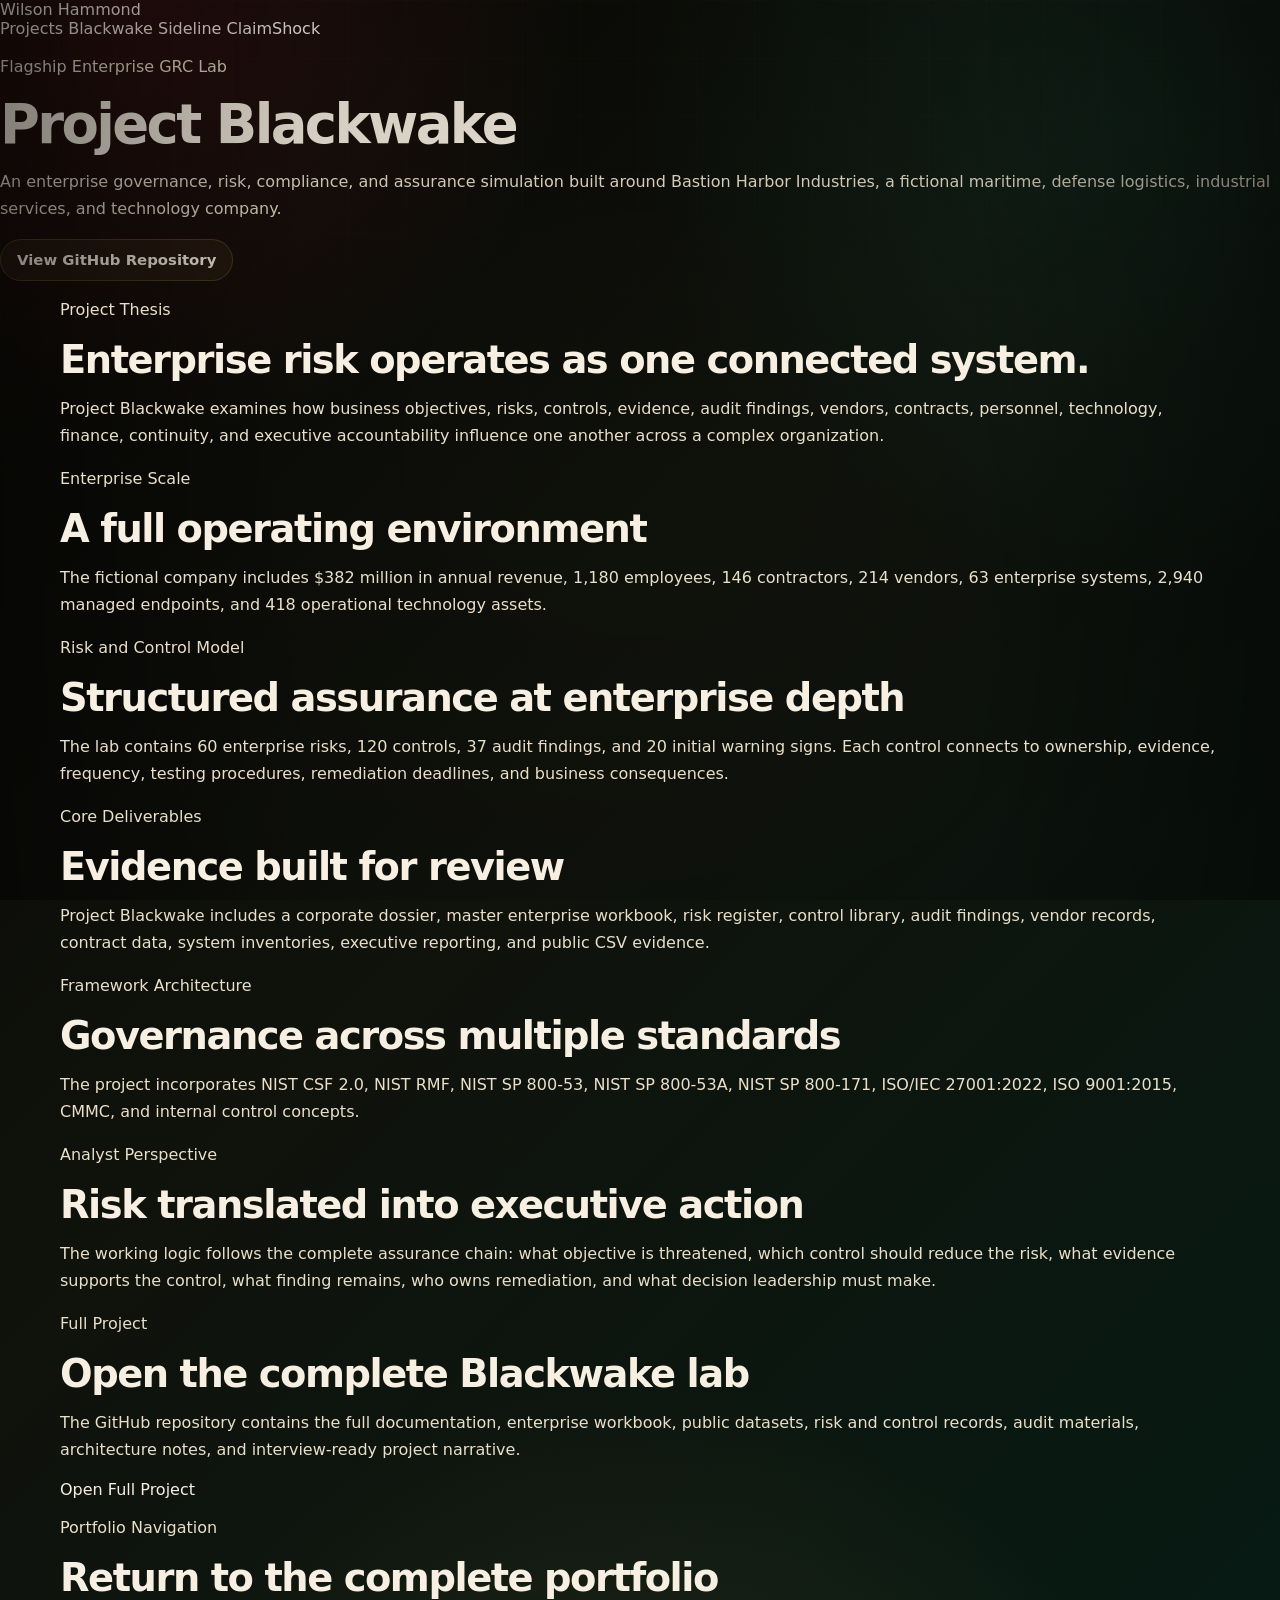
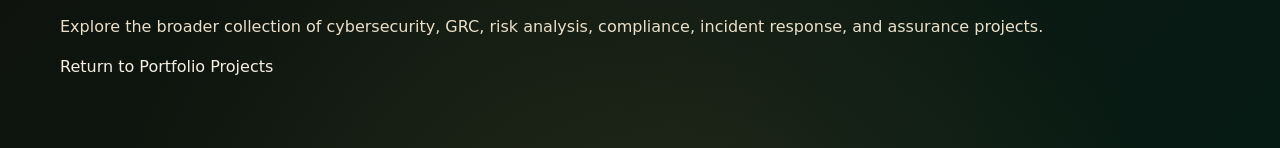
==== project_blackwake.html @ e5ee86ed "Add dedicated Project Blackwake page" ====
<!doctype html>
<html lang="en">
<head>
  <meta charset="utf-8">
  <meta name="viewport" content="width=device-width, initial-scale=1">
  <title>Project Blackwake | Wilson Hammond</title>
  <link rel="stylesheet" href="styles.css">
</head>

<body>
  <header class="hero">
    <nav>
      <a href="index.html" class="logo">Wilson Hammond</a>
      <div>
        <a href="index.html#projects">Projects</a>
        <a href="project_blackwake.html">Blackwake</a>
        <a href="project_sideline.html">Sideline</a>
        <a href="project_claimshock.html">ClaimShock</a>
      </div>
    </nav>

    <section class="heroText">
      <p class="eyebrow">Flagship Enterprise GRC Lab</p>
      <h1>Project Blackwake</h1>
      <p>
        An enterprise governance, risk, compliance, and assurance simulation built around Bastion Harbor Industries, a fictional maritime, defense logistics, industrial services, and technology company.
      </p>
      <a class="button" href="https://github.com/WilsonHammond/project_blackwake_grc_lab" target="_blank">
        View GitHub Repository
      </a>
    </section>
  </header>

  <main>
    <section class="grid">
      <article class="card">
        <p class="eyebrow">Project Thesis</p>
        <h2>Enterprise risk operates as one connected system.</h2>
        <p>
          Project Blackwake examines how business objectives, risks, controls, evidence, audit findings, vendors, contracts, personnel, technology, finance, continuity, and executive accountability influence one another across a complex organization.
        </p>
      </article>

      <article class="card">
        <p class="eyebrow">Enterprise Scale</p>
        <h2>A full operating environment</h2>
        <p>
          The fictional company includes $382 million in annual revenue, 1,180 employees, 146 contractors, 214 vendors, 63 enterprise systems, 2,940 managed endpoints, and 418 operational technology assets.
        </p>
      </article>

      <article class="card">
        <p class="eyebrow">Risk and Control Model</p>
        <h2>Structured assurance at enterprise depth</h2>
        <p>
          The lab contains 60 enterprise risks, 120 controls, 37 audit findings, and 20 initial warning signs. Each control connects to ownership, evidence, frequency, testing procedures, remediation deadlines, and business consequences.
        </p>
      </article>

      <article class="card">
        <p class="eyebrow">Core Deliverables</p>
        <h2>Evidence built for review</h2>
        <p>
          Project Blackwake includes a corporate dossier, master enterprise workbook, risk register, control library, audit findings, vendor records, contract data, system inventories, executive reporting, and public CSV evidence.
        </p>
      </article>

      <article class="card">
        <p class="eyebrow">Framework Architecture</p>
        <h2>Governance across multiple standards</h2>
        <p>
          The project incorporates NIST CSF 2.0, NIST RMF, NIST SP 800-53, NIST SP 800-53A, NIST SP 800-171, ISO/IEC 27001:2022, ISO 9001:2015, CMMC, and internal control concepts.
        </p>
      </article>

      <article class="card">
        <p class="eyebrow">Analyst Perspective</p>
        <h2>Risk translated into executive action</h2>
        <p>
          The working logic follows the complete assurance chain: what objective is threatened, which control should reduce the risk, what evidence supports the control, what finding remains, who owns remediation, and what decision leadership must make.
        </p>
      </article>

      <article class="card">
        <p class="eyebrow">Full Project</p>
        <h2>Open the complete Blackwake lab</h2>
        <p>
          The GitHub repository contains the full documentation, enterprise workbook, public datasets, risk and control records, audit materials, architecture notes, and interview-ready project narrative.
        </p>
        <a href="https://github.com/WilsonHammond/project_blackwake_grc_lab" target="_blank">
          Open Full Project
        </a>
      </article>

      <article class="card">
        <p class="eyebrow">Portfolio Navigation</p>
        <h2>Return to the complete portfolio</h2>
        <p>
          Explore the broader collection of cybersecurity, GRC, risk analysis, compliance, incident response, and assurance projects.
        </p>
        <a href="index.html#projects">Return to Portfolio Projects</a>
      </article>
    </section>
  </main>
</body>
</html>
---- styles.css ----
* {
  box-sizing: border-box;
}

:root {
  --bg: #080805;
  --bg-soft: #11130d;
  --ink: #f7efe1;
  --text: #eadfc9;
  --muted: #b7a88c;
  --line: rgba(184, 140, 67, 0.28);
  --panel: rgba(18, 49, 36, 0.56);
  --panel-strong: rgba(88, 28, 27, 0.42);
  --forest: #133d2d;
  --forest-dark: #061f17;
  --scarlet: #7e1f20;
  --scarlet-dark: #3f1013;
  --brass: #b28a43;
  --brass-soft: #d1b06a;
  --gold-dim: #8d6f35;
  --shadow: 0 24px 80px rgba(0, 0, 0, 0.36);
}

html {
  scroll-behavior: smooth;
}

body {
  margin: 0;
  font-family: Inter, ui-sans-serif, system-ui, Segoe UI, Arial, sans-serif;
  color: var(--ink);
  background:
    radial-gradient(circle at 10% 0%, rgba(126, 31, 32, 0.28), transparent 28rem),
    radial-gradient(circle at 88% 7%, rgba(19, 61, 45, 0.42), transparent 30rem),
    radial-gradient(circle at 50% 110%, rgba(178, 138, 67, 0.16), transparent 34rem),
    linear-gradient(135deg, #080805 0%, #10120c 46%, #061b14 100%);
}

body::before {
  content: "";
  position: fixed;
  inset: 0;
  pointer-events: none;
  background-image:
    linear-gradient(rgba(209, 176, 106, 0.035) 1px, transparent 1px),
    linear-gradient(90deg, rgba(209, 176, 106, 0.035) 1px, transparent 1px);
  background-size: 58px 58px;
  mask-image: linear-gradient(to bottom, rgba(0, 0, 0, 0.58), transparent 82%);
}

body::after {
  content: "";
  position: fixed;
  inset: 0;
  pointer-events: none;
  background:
    linear-gradient(90deg, rgba(0, 0, 0, 0.32), transparent 24%, transparent 76%, rgba(0, 0, 0, 0.32)),
    radial-gradient(circle at center, transparent 0%, rgba(0, 0, 0, 0.24) 100%);
  mix-blend-mode: multiply;
}

a {
  color: inherit;
  text-decoration: none;
}

.site-header {
  position: relative;
  z-index: 5;
}

.nav-wrap {
  width: min(1160px, 92vw);
  margin: 0 auto;
  padding: 28px 0 20px;
  display: flex;
  align-items: center;
  justify-content: space-between;
  gap: 22px;
}

.brand {
  color: var(--ink);
  font-size: 0.88rem;
  font-weight: 850;
  letter-spacing: 0.14em;
  text-transform: uppercase;
}

.nav-links {
  display: flex;
  align-items: center;
  justify-content: flex-end;
  gap: 8px;
  flex-wrap: wrap;
}

.nav-links a {
  color: var(--text);
  font-size: 0.9rem;
  font-weight: 740;
  padding: 8px 12px;
  border-radius: 999px;
  border: 1px solid transparent;
}

.nav-links a:hover,
.nav-links a.active {
  color: var(--ink);
  background: rgba(178, 138, 67, 0.12);
  border-color: var(--line);
}

main {
  position: relative;
  z-index: 1;
  width: min(1160px, 92vw);
  margin: 0 auto;
  padding: 0 0 72px;
}

.hero-section {
  padding: 50px 0 34px;
}

.hero-grid {
  display: grid;
  grid-template-columns: minmax(0, 1.28fr) minmax(320px, 0.82fr);
  gap: 28px;
  align-items: stretch;
}

.hero-copy {
  padding: 36px 0;
}

.kicker {
  margin: 0 0 12px;
  color: var(--brass-soft);
  font-size: 0.72rem;
  font-weight: 850;
  letter-spacing: 0.18em;
  text-transform: uppercase;
}

h1,
h2,
h3,
p {
  overflow-wrap: break-word;
}

h1 {
  max-width: 820px;
  margin: 0;
  color: var(--ink);
  font-size: clamp(2.55rem, 4.25vw, 4.45rem);
  line-height: 1.04;
  letter-spacing: -0.048em;
}

h2 {
  margin: 0;
  color: var(--ink);
  font-size: clamp(1.75rem, 3vw, 2.9rem);
  line-height: 1.05;
  letter-spacing: -0.038em;
}

h3 {
  margin: 0;
  color: var(--ink);
  font-size: 1.32rem;
  line-height: 1.15;
  letter-spacing: -0.025em;
}

p {
  color: var(--text);
  font-size: 1rem;
  line-height: 1.68;
}

.lead {
  max-width: 840px;
  margin: 18px 0 0;
  color: #efe5d2;
  font-size: 1.05rem;
  line-height: 1.72;
}

.action-row {
  display: flex;
  flex-wrap: wrap;
  gap: 11px;
  margin-top: 28px;
}

.button,
.project-card a {
  display: inline-flex;
  align-items: center;
  justify-content: center;
  min-height: 42px;
  padding: 10px 16px;
  border-radius: 999px;
  border: 1px solid var(--line);
  background: rgba(178, 138, 67, 0.095);
  color: var(--ink);
  font-size: 0.93rem;
  font-weight: 820;
  transition: transform 160ms ease, background 160ms ease, border 160ms ease;
}

.button:hover,
.project-card a:hover {
  transform: translateY(-2px);
  background: rgba(178, 138, 67, 0.18);
  border-color: rgba(209, 176, 106, 0.55);
}

.button.primary,
.featured-card a {
  color: #fff8e8;
  background:
    linear-gradient(135deg, rgba(126, 31, 32, 0.96), rgba(63, 16, 19, 0.98)),
    linear-gradient(135deg, var(--scarlet), var(--scarlet-dark));
  border-color: rgba(209, 176, 106, 0.48);
  box-shadow: 0 16px 46px rgba(126, 31, 32, 0.28);
}

.hero-panel {
  padding: 30px;
  border: 1px solid rgba(209, 176, 106, 0.34);
  border-radius: 30px;
  background:
    radial-gradient(circle at top left, rgba(126, 31, 32, 0.24), transparent 15rem),
    radial-gradient(circle at bottom right, rgba(19, 61, 45, 0.36), transparent 17rem),
    linear-gradient(180deg, rgba(255, 248, 232, 0.09), rgba(255, 248, 232, 0.035));
  box-shadow: var(--shadow);
}

.panel-label {
  margin: 0 0 12px;
  color: var(--brass-soft);
  font-size: 0.72rem;
  font-weight: 850;
  letter-spacing: 0.18em;
  text-transform: uppercase;
}

.hero-panel h2 {
  font-size: clamp(1.9rem, 3.2vw, 3.05rem);
}

.hero-panel p {
  margin: 16px 0 0;
  color: var(--text);
}

.mini-list {
  display: flex;
  flex-wrap: wrap;
  gap: 8px;
  margin-top: 22px;
}

.mini-list span,
.tag-cloud span,
.project-meta span {
  display: inline-flex;
  padding: 8px 10px;
  border-radius: 999px;
  border: 1px solid rgba(209, 176, 106, 0.30);
  background: rgba(19, 61, 45, 0.36);
  color: #f2e6ce;
  font-size: 0.86rem;
  font-weight: 720;
}

.signal-row {
  display: grid;
  grid-template-columns: repeat(4, minmax(0, 1fr));
  gap: 14px;
  margin: 26px 0 54px;
}

.signal-row article {
  padding: 20px;
  border: 1px solid var(--line);
  border-radius: 22px;
  background:
    linear-gradient(180deg, rgba(18, 49, 36, 0.44), rgba(8, 8, 5, 0.34));
  box-shadow: 0 16px 42px rgba(0, 0, 0, 0.20);
}

.signal-row span {
  display: block;
  color: var(--brass-soft);
  font-size: 0.78rem;
  font-weight: 850;
  letter-spacing: 0.14em;
  margin-bottom: 12px;
}

.signal-row h3 {
  font-size: 1.1rem;
}

.signal-row p {
  margin: 10px 0 0;
  color: var(--muted);
  font-size: 0.92rem;
  line-height: 1.52;
}

.section-head {
  max-width: 880px;
  margin: 0 0 22px;
}

.section-head h2 {
  margin-top: 0;
}

.section-head p:not(.kicker) {
  color: var(--muted);
}

.project-grid {
  display: grid;
  grid-template-columns: repeat(3, minmax(0, 1fr));
  gap: 16px;
}

.project-card {
  padding: 24px;
  border: 1px solid var(--line);
  border-radius: 24px;
  background:
    linear-gradient(180deg, rgba(255, 248, 232, 0.075), rgba(255, 248, 232, 0.028)),
    linear-gradient(135deg, rgba(19, 61, 45, 0.28), rgba(63, 16, 19, 0.18));
  box-shadow: var(--shadow);
  min-height: 292px;
  display: flex;
  flex-direction: column;
  align-items: flex-start;
}

.project-card p:not(.kicker) {
  color: var(--text);
  margin: 14px 0 18px;
}

.project-card a {
  margin-top: auto;
}

.project-meta {
  display: flex;
  flex-wrap: wrap;
  gap: 8px;
  margin: 0 0 20px;
}

.project-meta span {
  font-size: 0.8rem;
  padding: 7px 9px;
  background: rgba(126, 31, 32, 0.20);
}

.featured-card {
  grid-column: span 2;
  background:
    radial-gradient(circle at top left, rgba(126, 31, 32, 0.31), transparent 17rem),
    radial-gradient(circle at bottom right, rgba(19, 61, 45, 0.46), transparent 17rem),
    linear-gradient(180deg, rgba(255, 248, 232, 0.10), rgba(255, 248, 232, 0.04));
  border-color: rgba(209, 176, 106, 0.42);
}

.featured-card h3 {
  font-size: clamp(1.9rem, 3.6vw, 3.18rem);
  line-height: 1.02;
}

.positioning-panel {
  margin-top: 32px;
  padding: 32px;
  border: 1px solid var(--line);
  border-radius: 28px;
  background:
    radial-gradient(circle at top right, rgba(178, 138, 67, 0.13), transparent 18rem),
    linear-gradient(180deg, rgba(18, 49, 36, 0.44), rgba(63, 16, 19, 0.18));
  box-shadow: var(--shadow);
}

.positioning-panel p {
  max-width: 920px;
}

.tag-cloud {
  display: flex;
  flex-wrap: wrap;
  gap: 9px;
  margin-top: 20px;
}

.footer {
  position: relative;
  z-index: 1;
  width: min(1160px, 92vw);
  margin: 0 auto;
  padding: 30px 0 44px;
  border-top: 1px solid var(--line);
  display: flex;
  align-items: center;
  justify-content: space-between;
  gap: 18px;
  flex-wrap: wrap;
}

.footer p {
  margin: 0;
  color: var(--muted);
  font-size: 0.92rem;
}

.footer span {
  color: var(--muted);
  margin: 0 8px;
}

@media (max-width: 960px) {
  .hero-grid,
  .project-grid,
  .signal-row {
    grid-template-columns: 1fr;
  }

  .featured-card {
    grid-column: auto;
  }

  .hero-section {
    padding-top: 30px;
  }

  .hero-copy {
    padding: 18px 0;
  }

  h1 {
    font-size: clamp(2.25rem, 10vw, 3.45rem);
  }

  .nav-wrap {
    align-items: flex-start;
    flex-direction: column;
  }

  .footer {
    align-items: flex-start;
    flex-direction: column;
  }
}
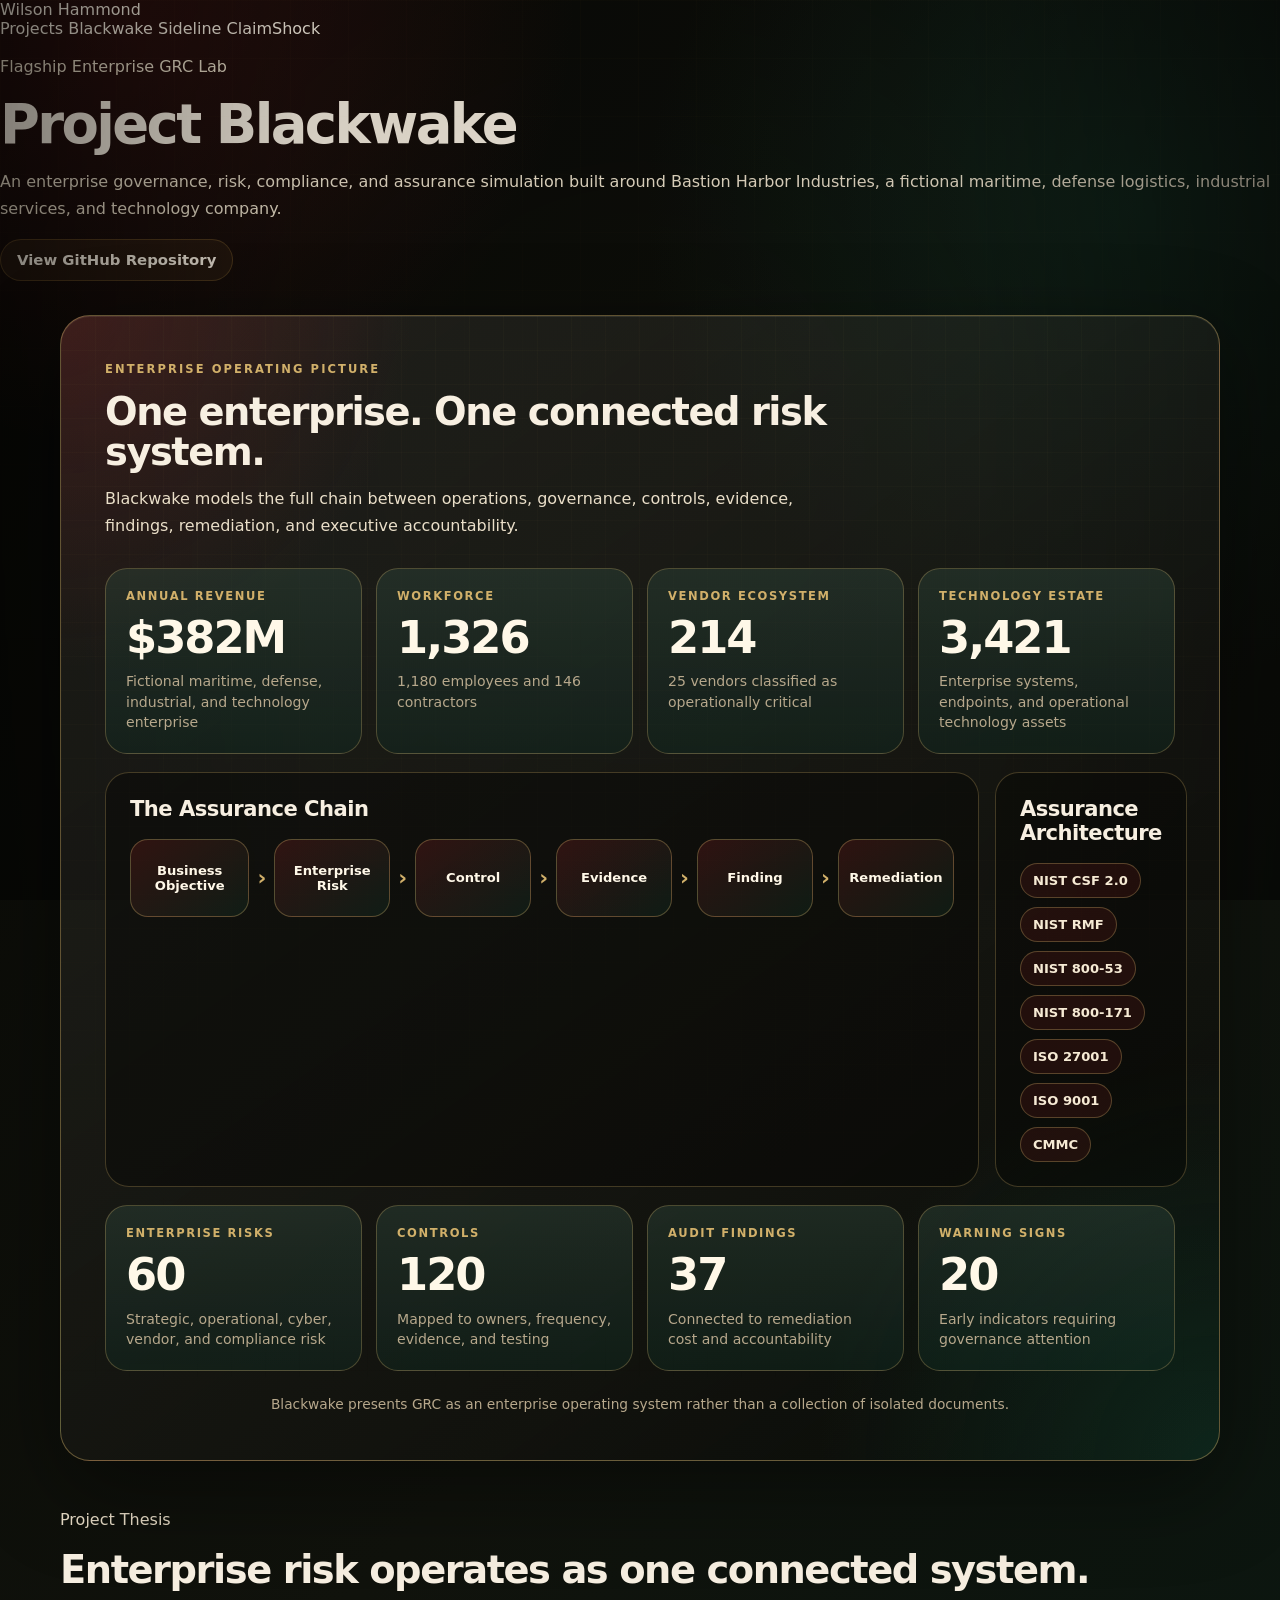
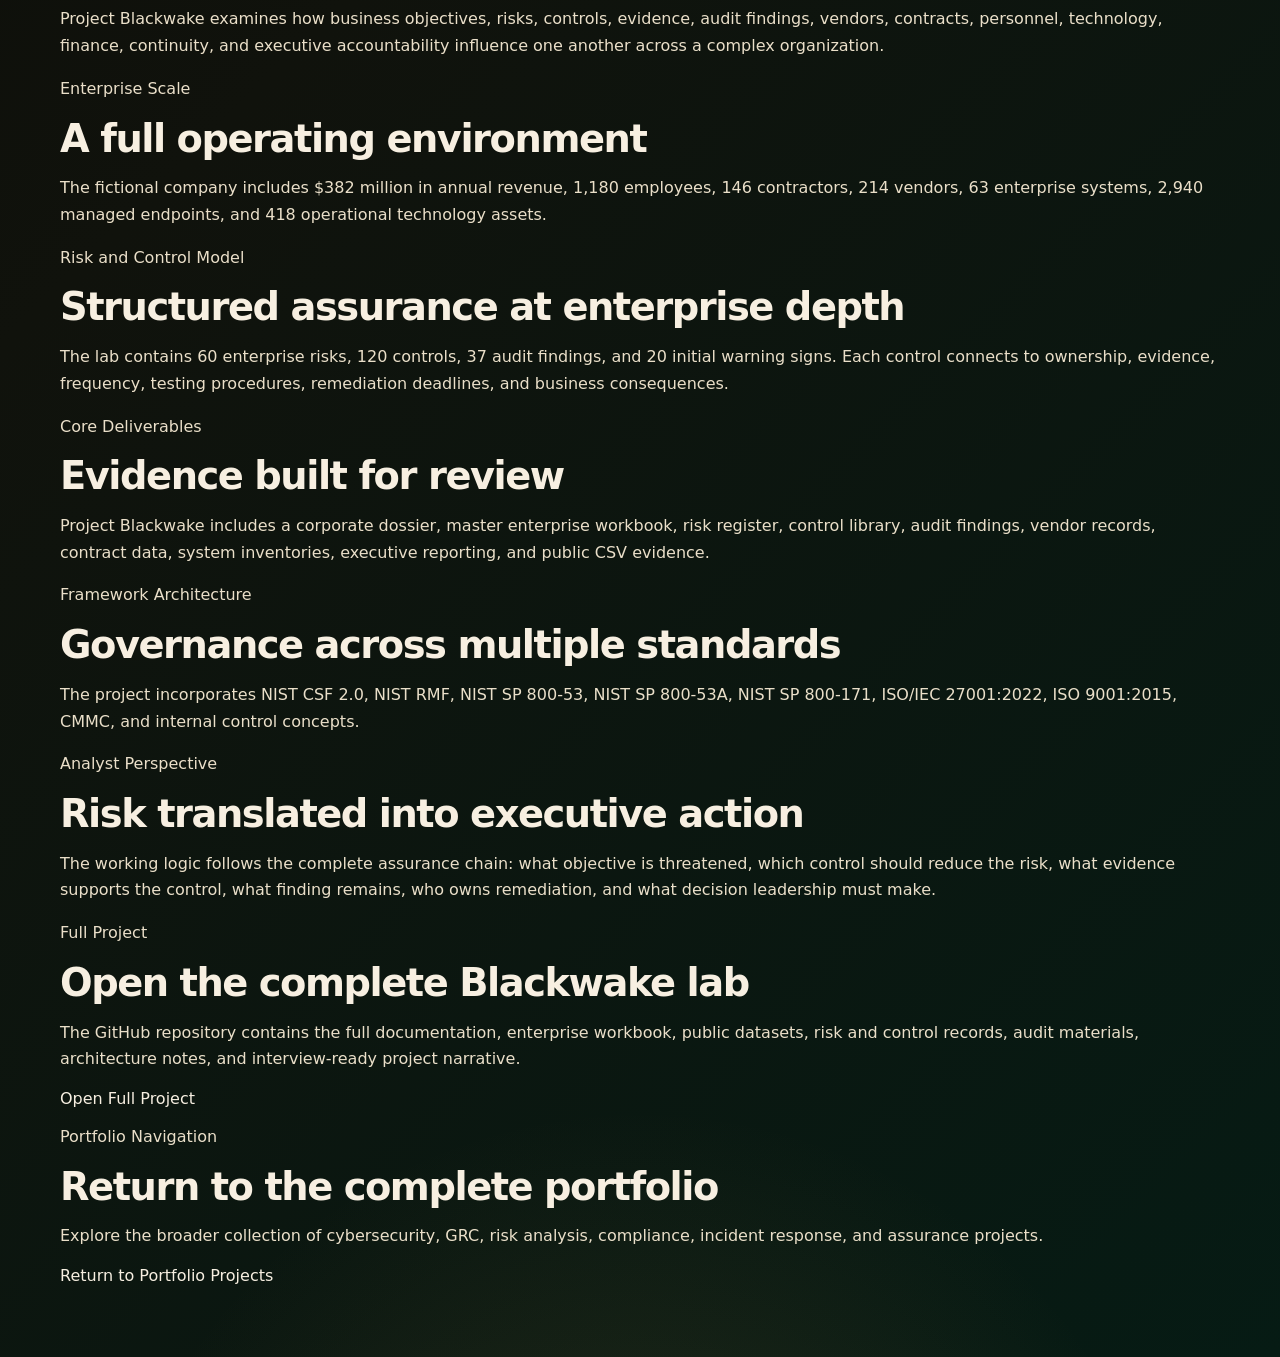
==== commit 62d05432: "Add Blackwake enterprise infographic" ====
--- a/project_blackwake.html
+++ b/project_blackwake.html
@@ -31,6 +31,125 @@
     </section>
   </header>
 
+  <section class="project-infographic" aria-labelledby="blackwake-overview-title">
+  <div class="infographic-shell">
+
+    <div class="infographic-heading">
+      <p class="kicker">Enterprise Operating Picture</p>
+
+      <h2 id="blackwake-overview-title">
+        One enterprise. One connected risk system.
+      </h2>
+
+      <p>
+        Blackwake models the full chain between operations, governance,
+        controls, evidence, findings, remediation, and executive accountability.
+      </p>
+    </div>
+
+    <div class="metric-grid">
+      <article class="metric-card">
+        <span class="metric-label">Annual Revenue</span>
+        <span class="metric-value">$382M</span>
+        <span class="metric-note">
+          Fictional maritime, defense, industrial, and technology enterprise
+        </span>
+      </article>
+
+      <article class="metric-card">
+        <span class="metric-label">Workforce</span>
+        <span class="metric-value">1,326</span>
+        <span class="metric-note">
+          1,180 employees and 146 contractors
+        </span>
+      </article>
+
+      <article class="metric-card">
+        <span class="metric-label">Vendor Ecosystem</span>
+        <span class="metric-value">214</span>
+        <span class="metric-note">
+          25 vendors classified as operationally critical
+        </span>
+      </article>
+
+      <article class="metric-card">
+        <span class="metric-label">Technology Estate</span>
+        <span class="metric-value">3,421</span>
+        <span class="metric-note">
+          Enterprise systems, endpoints, and operational technology assets
+        </span>
+      </article>
+    </div>
+
+    <div class="infographic-split">
+
+      <article class="infographic-panel">
+        <h3>The Assurance Chain</h3>
+
+        <div class="risk-flow" aria-label="Blackwake assurance chain">
+          <div class="flow-node">Business Objective</div>
+          <div class="flow-arrow">›</div>
+          <div class="flow-node">Enterprise Risk</div>
+          <div class="flow-arrow">›</div>
+          <div class="flow-node">Control</div>
+          <div class="flow-arrow">›</div>
+          <div class="flow-node">Evidence</div>
+          <div class="flow-arrow">›</div>
+          <div class="flow-node">Finding</div>
+          <div class="flow-arrow">›</div>
+          <div class="flow-node">Remediation</div>
+        </div>
+      </article>
+
+      <article class="infographic-panel">
+        <h3>Assurance Architecture</h3>
+
+        <div class="framework-row">
+          <span>NIST CSF 2.0</span>
+          <span>NIST RMF</span>
+          <span>NIST 800-53</span>
+          <span>NIST 800-171</span>
+          <span>ISO 27001</span>
+          <span>ISO 9001</span>
+          <span>CMMC</span>
+        </div>
+      </article>
+
+    </div>
+
+    <div class="metric-grid" style="margin-top: 18px; margin-bottom: 0;">
+      <article class="metric-card">
+        <span class="metric-label">Enterprise Risks</span>
+        <span class="metric-value">60</span>
+        <span class="metric-note">Strategic, operational, cyber, vendor, and compliance risk</span>
+      </article>
+
+      <article class="metric-card">
+        <span class="metric-label">Controls</span>
+        <span class="metric-value">120</span>
+        <span class="metric-note">Mapped to owners, frequency, evidence, and testing</span>
+      </article>
+
+      <article class="metric-card">
+        <span class="metric-label">Audit Findings</span>
+        <span class="metric-value">37</span>
+        <span class="metric-note">Connected to remediation cost and accountability</span>
+      </article>
+
+      <article class="metric-card">
+        <span class="metric-label">Warning Signs</span>
+        <span class="metric-value">20</span>
+        <span class="metric-note">Early indicators requiring governance attention</span>
+      </article>
+    </div>
+
+    <p class="infographic-caption">
+      Blackwake presents GRC as an enterprise operating system rather than a collection of isolated documents.
+    </p>
+
+  </div>
+</section>
+  
   <main>
     <section class="grid">
       <article class="card">
--- a/styles.css
+++ b/styles.css
@@ -463,3 +463,377 @@
     flex-direction: column;
   }
 }
+.full-project-button {
+  display: inline-flex;
+  align-items: center;
+  justify-content: center;
+  min-height: 58px;
+  padding: 16px 28px;
+  margin-top: 16px;
+  border: 1px solid rgba(209, 176, 106, 0.72);
+  border-radius: 999px;
+  background:
+    linear-gradient(135deg, rgba(126, 31, 32, 0.98), rgba(63, 16, 19, 0.98));
+  color: #fff8e8;
+  font-size: 1.08rem;
+  font-weight: 850;
+  letter-spacing: 0.02em;
+  box-shadow:
+    0 18px 46px rgba(126, 31, 32, 0.34),
+    0 0 0 3px rgba(209, 176, 106, 0.08);
+  transition:
+    transform 160ms ease,
+    box-shadow 160ms ease,
+    border-color 160ms ease;
+}
+
+.full-project-button:hover {
+  transform: translateY(-3px) scale(1.02);
+  border-color: rgba(209, 176, 106, 0.95);
+  box-shadow:
+    0 22px 54px rgba(126, 31, 32, 0.44),
+    0 0 0 4px rgba(209, 176, 106, 0.12);
+}
+/* =========================================================
+   PROJECT INFOGRAPHICS
+   ========================================================= */
+
+.project-infographic {
+  position: relative;
+  z-index: 2;
+  width: min(1160px, 92vw);
+  margin: 34px auto 46px;
+}
+
+.infographic-shell {
+  position: relative;
+  overflow: hidden;
+  padding: clamp(24px, 4vw, 44px);
+  border: 1px solid rgba(209, 176, 106, 0.42);
+  border-radius: 30px;
+  background:
+    radial-gradient(circle at top left, rgba(126, 31, 32, 0.30), transparent 22rem),
+    radial-gradient(circle at bottom right, rgba(19, 61, 45, 0.52), transparent 25rem),
+    linear-gradient(145deg, rgba(255, 248, 232, 0.09), rgba(8, 8, 5, 0.72));
+  box-shadow:
+    0 28px 90px rgba(0, 0, 0, 0.42),
+    inset 0 1px 0 rgba(255, 248, 232, 0.08);
+}
+
+.infographic-shell::before {
+  content: "";
+  position: absolute;
+  inset: 0;
+  pointer-events: none;
+  background-image:
+    linear-gradient(rgba(209, 176, 106, 0.035) 1px, transparent 1px),
+    linear-gradient(90deg, rgba(209, 176, 106, 0.035) 1px, transparent 1px);
+  background-size: 34px 34px;
+  mask-image: linear-gradient(to bottom, rgba(0, 0, 0, 0.78), transparent);
+}
+
+.infographic-heading,
+.metric-grid,
+.infographic-split,
+.timeline-strip,
+.risk-comparison,
+.control-strip {
+  position: relative;
+  z-index: 1;
+}
+
+.infographic-heading {
+  max-width: 820px;
+  margin-bottom: 28px;
+}
+
+.infographic-heading h2 {
+  margin-top: 4px;
+}
+
+.infographic-heading p:not(.kicker) {
+  max-width: 760px;
+  margin: 14px 0 0;
+  color: var(--text);
+}
+
+.metric-grid {
+  display: grid;
+  grid-template-columns: repeat(4, minmax(0, 1fr));
+  gap: 14px;
+  margin-bottom: 18px;
+}
+
+.metric-card {
+  min-height: 148px;
+  padding: 20px;
+  border: 1px solid rgba(209, 176, 106, 0.30);
+  border-radius: 22px;
+  background:
+    linear-gradient(180deg, rgba(255, 248, 232, 0.08), rgba(255, 248, 232, 0.025)),
+    rgba(6, 31, 23, 0.45);
+}
+
+.metric-label {
+  display: block;
+  color: var(--brass-soft);
+  font-size: 0.72rem;
+  font-weight: 850;
+  letter-spacing: 0.14em;
+  text-transform: uppercase;
+}
+
+.metric-value {
+  display: block;
+  margin-top: 14px;
+  color: #fff8e8;
+  font-size: clamp(1.8rem, 3.5vw, 3.15rem);
+  font-weight: 900;
+  line-height: 0.95;
+  letter-spacing: -0.045em;
+}
+
+.metric-note {
+  display: block;
+  margin-top: 12px;
+  color: var(--muted);
+  font-size: 0.88rem;
+  line-height: 1.45;
+}
+
+.infographic-split {
+  display: grid;
+  grid-template-columns: 1.25fr 0.75fr;
+  gap: 16px;
+  margin-top: 18px;
+}
+
+.infographic-panel {
+  padding: 24px;
+  border: 1px solid rgba(209, 176, 106, 0.28);
+  border-radius: 24px;
+  background: rgba(8, 8, 5, 0.46);
+}
+
+.infographic-panel h3 {
+  margin-bottom: 18px;
+}
+
+.risk-flow {
+  display: flex;
+  align-items: stretch;
+  gap: 8px;
+  overflow-x: auto;
+  padding-bottom: 6px;
+}
+
+.flow-node {
+  display: flex;
+  min-width: 116px;
+  min-height: 78px;
+  align-items: center;
+  justify-content: center;
+  padding: 12px;
+  border: 1px solid rgba(209, 176, 106, 0.34);
+  border-radius: 18px;
+  background:
+    linear-gradient(145deg, rgba(126, 31, 32, 0.30), rgba(19, 61, 45, 0.30));
+  color: #fff8e8;
+  font-size: 0.82rem;
+  font-weight: 820;
+  text-align: center;
+}
+
+.flow-arrow {
+  display: flex;
+  align-items: center;
+  color: var(--brass-soft);
+  font-size: 1.35rem;
+  font-weight: 900;
+}
+
+.framework-row,
+.control-strip {
+  display: flex;
+  flex-wrap: wrap;
+  gap: 9px;
+}
+
+.framework-row span,
+.control-strip span {
+  display: inline-flex;
+  align-items: center;
+  padding: 9px 12px;
+  border: 1px solid rgba(209, 176, 106, 0.32);
+  border-radius: 999px;
+  background: rgba(126, 31, 32, 0.20);
+  color: #f6ead4;
+  font-size: 0.82rem;
+  font-weight: 760;
+}
+
+.timeline-strip {
+  display: grid;
+  grid-template-columns: repeat(6, minmax(0, 1fr));
+  gap: 10px;
+  margin-top: 20px;
+}
+
+.timeline-step {
+  position: relative;
+  min-height: 138px;
+  padding: 18px 15px;
+  border: 1px solid rgba(209, 176, 106, 0.28);
+  border-radius: 20px;
+  background:
+    linear-gradient(180deg, rgba(19, 61, 45, 0.46), rgba(8, 8, 5, 0.46));
+}
+
+.timeline-step::after {
+  content: "";
+  position: absolute;
+  top: 38px;
+  right: -11px;
+  width: 12px;
+  height: 2px;
+  background: var(--brass-soft);
+}
+
+.timeline-step:last-child::after {
+  display: none;
+}
+
+.timeline-number {
+  display: inline-flex;
+  width: 34px;
+  height: 34px;
+  align-items: center;
+  justify-content: center;
+  border-radius: 50%;
+  background: var(--scarlet);
+  color: #fff8e8;
+  font-size: 0.78rem;
+  font-weight: 900;
+  box-shadow: 0 8px 24px rgba(126, 31, 32, 0.34);
+}
+
+.timeline-step strong {
+  display: block;
+  margin-top: 12px;
+  color: #fff8e8;
+  font-size: 0.92rem;
+}
+
+.timeline-step small {
+  display: block;
+  margin-top: 8px;
+  color: var(--muted);
+  line-height: 1.4;
+}
+
+.risk-comparison {
+  display: grid;
+  grid-template-columns: 1fr auto 1fr;
+  gap: 18px;
+  align-items: center;
+  margin-top: 22px;
+}
+
+.risk-block {
+  padding: 22px;
+  border: 1px solid rgba(209, 176, 106, 0.28);
+  border-radius: 22px;
+  background: rgba(8, 8, 5, 0.50);
+}
+
+.risk-block strong {
+  display: block;
+  color: #fff8e8;
+  font-size: 1rem;
+}
+
+.risk-score {
+  display: block;
+  margin: 12px 0;
+  color: var(--brass-soft);
+  font-size: 2.35rem;
+  font-weight: 900;
+  letter-spacing: -0.04em;
+}
+
+.risk-track {
+  height: 14px;
+  overflow: hidden;
+  border-radius: 999px;
+  background: rgba(255, 248, 232, 0.10);
+}
+
+.risk-fill {
+  height: 100%;
+  border-radius: inherit;
+}
+
+.risk-fill.critical {
+  width: 80%;
+  background: linear-gradient(90deg, #7e1f20, #c9493f);
+}
+
+.risk-fill.moderate {
+  width: 32%;
+  background: linear-gradient(90deg, #8d6f35, #d1b06a);
+}
+
+.risk-arrow {
+  color: var(--brass-soft);
+  font-size: 2rem;
+  font-weight: 900;
+}
+
+.infographic-caption {
+  position: relative;
+  z-index: 1;
+  margin: 22px 0 0;
+  color: var(--muted);
+  font-size: 0.86rem;
+  text-align: center;
+}
+
+@media (max-width: 960px) {
+  .metric-grid {
+    grid-template-columns: repeat(2, minmax(0, 1fr));
+  }
+
+  .infographic-split {
+    grid-template-columns: 1fr;
+  }
+
+  .timeline-strip {
+    grid-template-columns: repeat(2, minmax(0, 1fr));
+  }
+
+  .timeline-step::after {
+    display: none;
+  }
+}
+
+@media (max-width: 600px) {
+  .metric-grid,
+  .timeline-strip,
+  .risk-comparison {
+    grid-template-columns: 1fr;
+  }
+
+  .risk-arrow {
+    transform: rotate(90deg);
+    text-align: center;
+  }
+
+  .risk-flow {
+    flex-direction: column;
+  }
+
+  .flow-arrow {
+    justify-content: center;
+    transform: rotate(90deg);
+  }
+}
